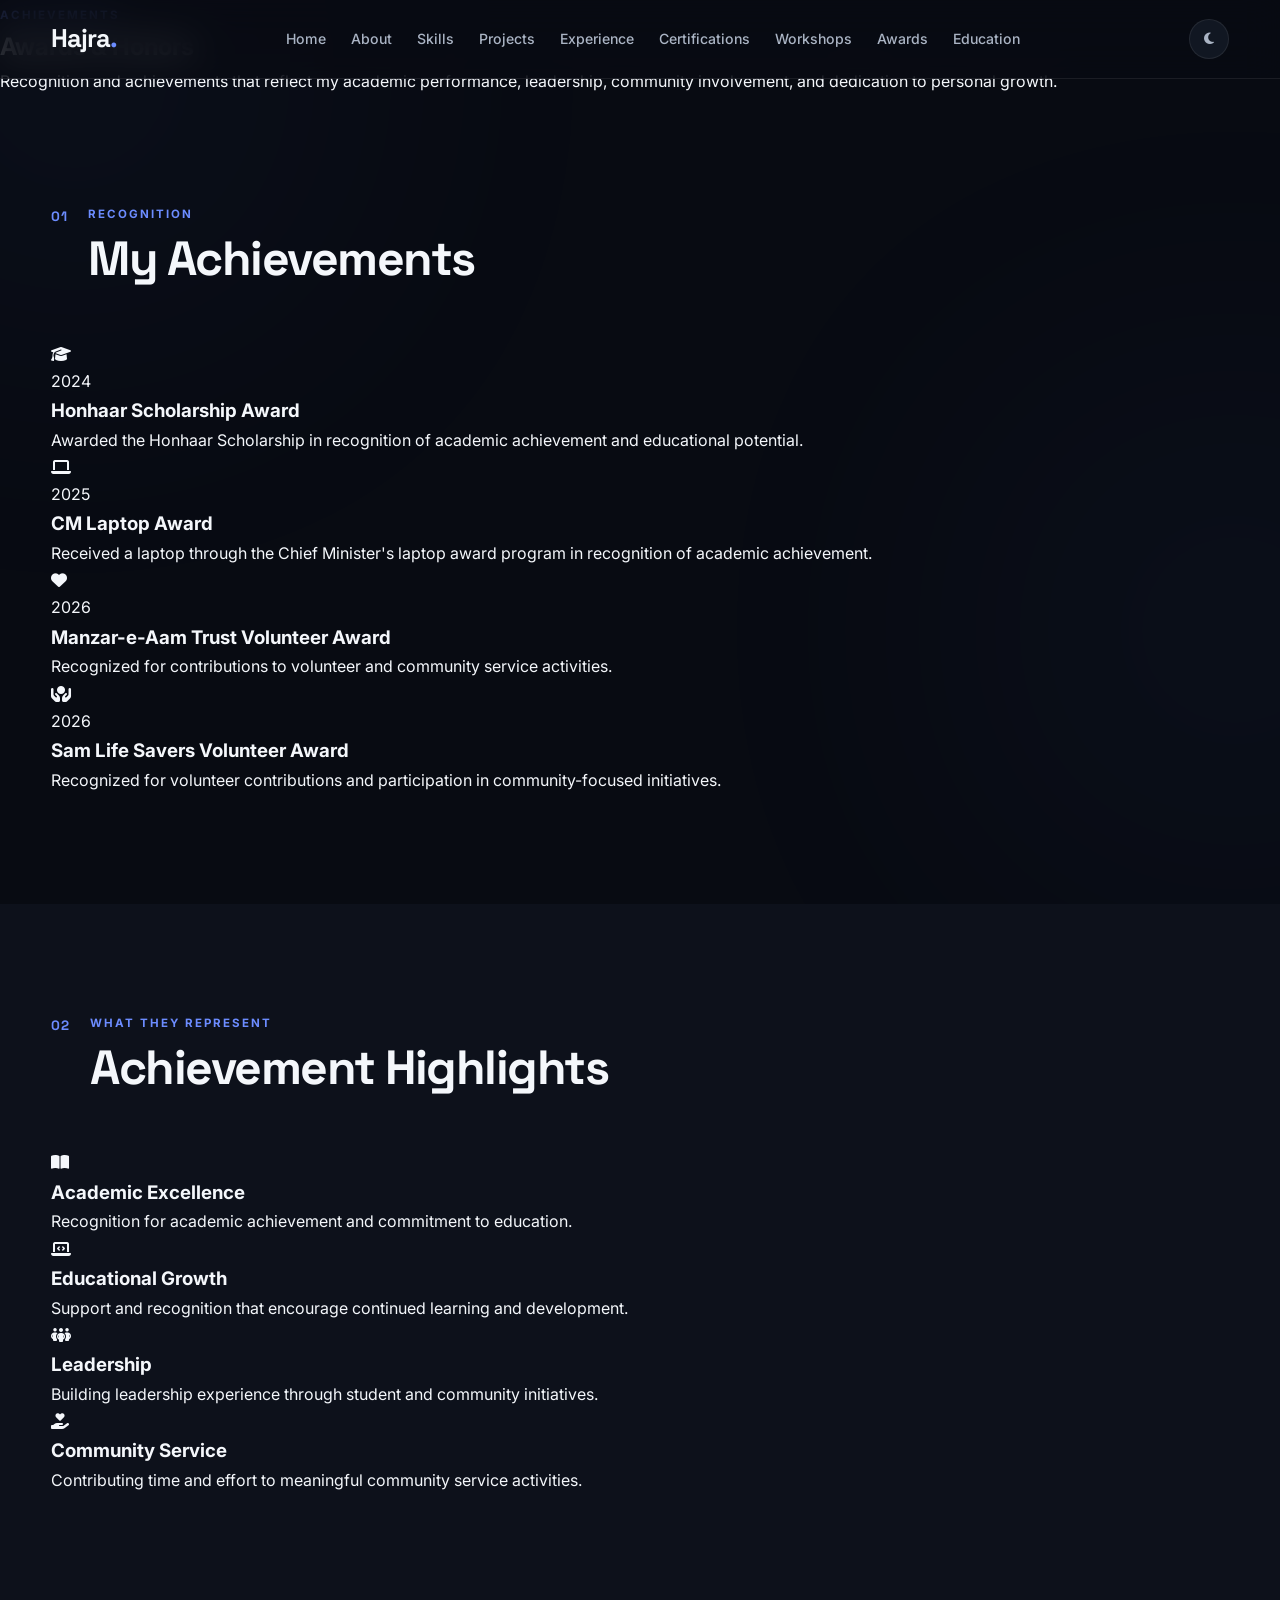
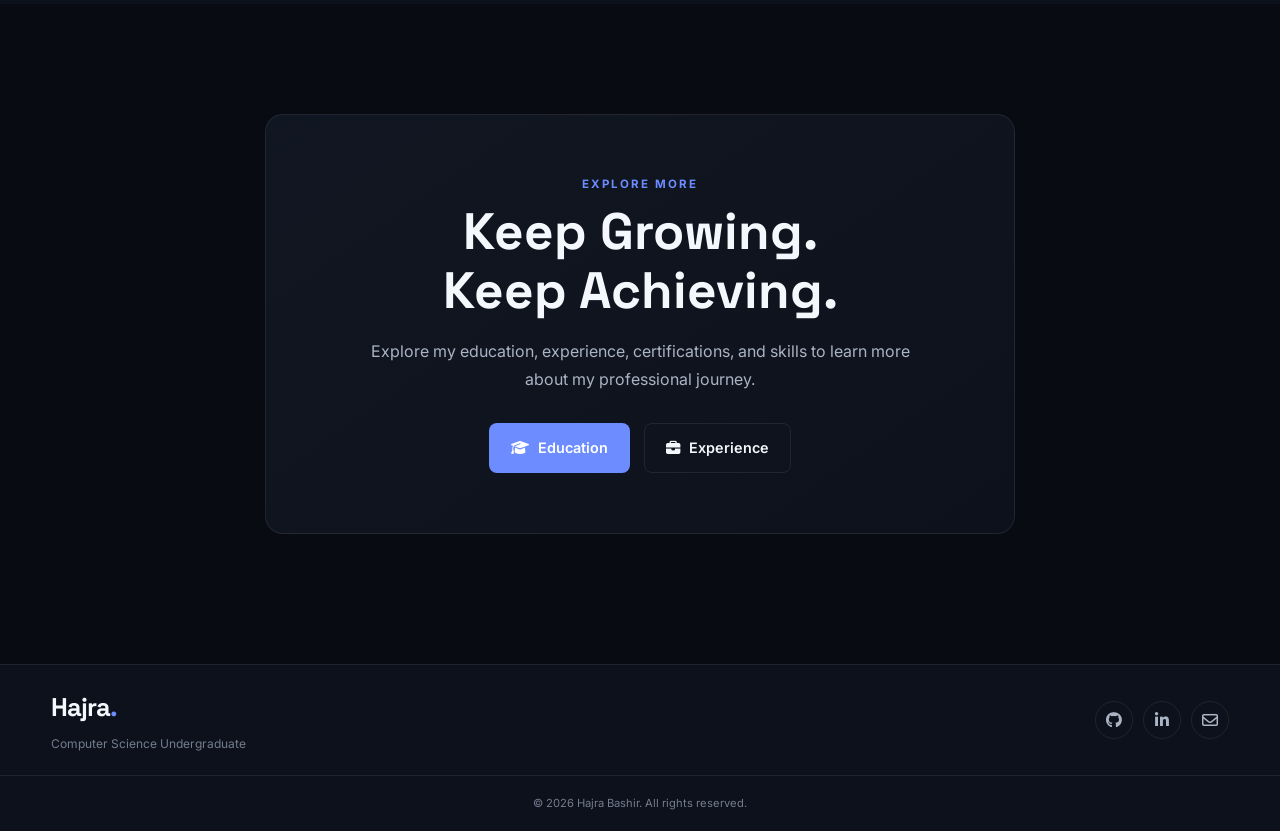
==== pages/awards.html @ 636aa990 "Add files via upload" ====
<!-- pages/awards.html -->

<!DOCTYPE html>
<html lang="en">

<head>

    <meta charset="UTF-8">

    <meta name="viewport" content="width=device-width, initial-scale=1.0">

    <meta
        name="description"
        content="Hajra Bashir — Awards and Honors"
    >

    <meta name="author" content="Hajra Bashir">

    <title>Awards & Honors | Hajra Bashir</title>


    <!-- Google Fonts -->

    <link rel="preconnect" href="https://fonts.googleapis.com">

    <link
        rel="preconnect"
        href="https://fonts.gstatic.com"
        crossorigin
    >

    <link
        href="https://fonts.googleapis.com/css2?family=Inter:wght@400;500;600;700&family=Space+Grotesk:wght@400;500;600;700&display=swap"
        rel="stylesheet"
    >


    <!-- Font Awesome -->

    <link
        rel="stylesheet"
        href="https://cdnjs.cloudflare.com/ajax/libs/font-awesome/6.5.2/css/all.min.css"
    >


    <!-- Main CSS -->

    <link rel="stylesheet" href="../style.css">

</head>


<body>

    <!-- ================= BACKGROUND ================= -->

    <div class="background-glow glow-one"></div>
    <div class="background-glow glow-two"></div>


    <!-- ================= NAVIGATION ================= -->

    <nav class="navbar">

        <div class="nav-container">

            <a href="../index.html" class="logo">
                Hajra<span>.</span>
            </a>


            <div class="nav-links">

                <a href="../index.html">
                    Home
                </a>

                <a href="../index.html#about">
                    About
                </a>

                <a href="skills.html">
                    Skills
                </a>

                <a href="projects.html">
                    Projects
                </a>

                <a href="experience.html">
                    Experience
                </a>

                <a href="certifications.html">
                    Certifications
                </a>

                <a href="workshops.html">
                    Workshops
                </a>

                <a href="awards.html" class="active">
                    Awards
                </a>

                <a href="education.html">
                    Education
                </a>

            </div>


            <div class="nav-actions">

                <button
                    class="theme-toggle"
                    aria-label="Toggle dark and light mode"
                    title="Toggle theme"
                >
                    <i class="fa-solid fa-moon"></i>
                </button>


                <button
                    class="menu-toggle"
                    aria-label="Open navigation menu"
                    title="Menu"
                >
                    <i class="fa-solid fa-bars"></i>
                </button>

            </div>

        </div>

    </nav>


    <!-- ================= MAIN ================= -->

    <main>


        <!-- ================= PAGE HERO ================= -->

        <section class="page-hero">

            <div class="page-hero-content">

                <span class="section-label">
                    ACHIEVEMENTS
                </span>

                <h1>
                    Awards & <span>Honors</span>
                </h1>

                <p>
                    Recognition and achievements that reflect
                    my academic performance, leadership,
                    community involvement, and dedication
                    to personal growth.
                </p>

            </div>

        </section>


        <!-- ================= AWARDS ================= -->

        <section class="section">

            <div class="section-container">


                <div class="section-heading">

                    <span class="section-number">
                        01
                    </span>

                    <div>

                        <div class="section-label">
                            RECOGNITION
                        </div>

                        <h2>
                            My Achievements
                        </h2>

                    </div>

                </div>


                <div class="awards-grid">


                    <!-- Honhaar Scholarship -->

                    <article class="award-card">

                        <div class="award-icon">
                            <i class="fa-solid fa-graduation-cap"></i>
                        </div>


                        <div class="award-content">

                            <span class="award-year">
                                2024
                            </span>

                            <h3>
                                Honhaar Scholarship Award
                            </h3>

                            <p>
                                Awarded the Honhaar Scholarship
                                in recognition of academic
                                achievement and educational
                                potential.
                            </p>

                        </div>

                    </article>


                    <!-- CM Laptop -->

                    <article class="award-card">

                        <div class="award-icon">
                            <i class="fa-solid fa-laptop"></i>
                        </div>


                        <div class="award-content">

                            <span class="award-year">
                                2025
                            </span>

                            <h3>
                                CM Laptop Award
                            </h3>

                            <p>
                                Received a laptop through the
                                Chief Minister's laptop award
                                program in recognition of
                                academic achievement.
                            </p>

                        </div>

                    </article>


                    <!-- Manzar-e-Aam -->

                    <article class="award-card">

                        <div class="award-icon">
                            <i class="fa-solid fa-heart"></i>
                        </div>


                        <div class="award-content">

                            <span class="award-year">
                                2026
                            </span>

                            <h3>
                                Manzar-e-Aam Trust Volunteer Award
                            </h3>

                            <p>
                                Recognized for contributions to
                                volunteer and community service
                                activities.
                            </p>

                        </div>

                    </article>


                    <!-- Sam Life Savers -->

                    <article class="award-card">

                        <div class="award-icon">
                            <i class="fa-solid fa-hands-holding-circle"></i>
                        </div>


                        <div class="award-content">

                            <span class="award-year">
                                2026
                            </span>

                            <h3>
                                Sam Life Savers Volunteer Award
                            </h3>

                            <p>
                                Recognized for volunteer
                                contributions and participation
                                in community-focused initiatives.
                            </p>

                        </div>

                    </article>

                </div>

            </div>

        </section>


        <!-- ================= ACHIEVEMENT HIGHLIGHTS ================= -->

        <section class="section skills-preview">

            <div class="section-container">


                <div class="section-heading">

                    <span class="section-number">
                        02
                    </span>

                    <div>

                        <div class="section-label">
                            WHAT THEY REPRESENT
                        </div>

                        <h2>
                            Achievement Highlights
                        </h2>

                    </div>

                </div>


                <div class="interest-grid">


                    <div class="interest-card">

                        <div class="interest-icon">
                            <i class="fa-solid fa-book-open"></i>
                        </div>

                        <h3>
                            Academic Excellence
                        </h3>

                        <p>
                            Recognition for academic achievement
                            and commitment to education.
                        </p>

                    </div>


                    <div class="interest-card">

                        <div class="interest-icon">
                            <i class="fa-solid fa-laptop-code"></i>
                        </div>

                        <h3>
                            Educational Growth
                        </h3>

                        <p>
                            Support and recognition that encourage
                            continued learning and development.
                        </p>

                    </div>


                    <div class="interest-card">

                        <div class="interest-icon">
                            <i class="fa-solid fa-people-group"></i>
                        </div>

                        <h3>
                            Leadership
                        </h3>

                        <p>
                            Building leadership experience through
                            student and community initiatives.
                        </p>

                    </div>


                    <div class="interest-card">

                        <div class="interest-icon">
                            <i class="fa-solid fa-hand-holding-heart"></i>
                        </div>

                        <h3>
                            Community Service
                        </h3>

                        <p>
                            Contributing time and effort to
                            meaningful community service activities.
                        </p>

                    </div>

                </div>

            </div>

        </section>


        <!-- ================= CTA ================= -->

        <section class="section contact-section">

            <div class="section-container">

                <div class="contact-content">

                    <div class="section-label">
                        EXPLORE MORE
                    </div>

                    <h2>
                        Keep Growing.<br>
                        Keep Achieving.
                    </h2>

                    <p>
                        Explore my education, experience,
                        certifications, and skills to learn
                        more about my professional journey.
                    </p>


                    <div class="contact-buttons">

                        <a
                            href="education.html"
                            class="btn btn-primary"
                        >

                            <i class="fa-solid fa-graduation-cap"></i>

                            Education

                        </a>


                        <a
                            href="experience.html"
                            class="btn btn-secondary"
                        >

                            <i class="fa-solid fa-briefcase"></i>

                            Experience

                        </a>

                    </div>

                </div>

            </div>

        </section>

    </main>


    <!-- ================= FOOTER ================= -->

    <footer>

        <div class="footer-container">


            <div class="footer-brand">

                <a
                    href="../index.html"
                    class="logo"
                >
                    Hajra<span>.</span>
                </a>

                <p>
                    Computer Science Undergraduate
                </p>

            </div>


            <div class="footer-socials">

                <a
                    href="https://github.com/hajra-code"
                    target="_blank"
                    rel="noopener noreferrer"
                    aria-label="GitHub"
                >
                    <i class="fa-brands fa-github"></i>
                </a>


                <a
                    href="https://www.linkedin.com/in/hajra-bashir/"
                    target="_blank"
                    rel="noopener noreferrer"
                    aria-label="LinkedIn"
                >
                    <i class="fa-brands fa-linkedin-in"></i>
                </a>


                <a
                    href="mailto:hajrabashir00@gmail.com"
                    aria-label="Email"
                >
                    <i class="fa-regular fa-envelope"></i>
                </a>

            </div>

        </div>


        <div class="footer-bottom">

            <p>
                © <span class="current-year">2026</span>
                Hajra Bashir. All rights reserved.
            </p>

        </div>

    </footer>


    <!-- ================= BACK TO TOP ================= -->

    <button
        class="back-to-top"
        aria-label="Back to top"
        title="Back to top"
    >
        <i class="fa-solid fa-arrow-up"></i>
    </button>


    <!-- JavaScript -->

    <script src="../script.js"></script>

</body>

</html>
---- style.css ----
/* ==========================================
   Hajra Bashir — Professional Portfolio
   Main Stylesheet
   ========================================== */


/* ==========================================
   ROOT VARIABLES
   ========================================== */

:root {

    --bg-primary: #080b12;
    --bg-secondary: #0d111b;
    --bg-card: #111722;
    --bg-card-hover: #151d2b;

    --text-primary: #f4f7fb;
    --text-secondary: #aab4c4;
    --text-muted: #727d8e;

    --accent: #6c8cff;
    --accent-light: #8da5ff;
    --accent-dark: #4f6fe8;

    --border: rgba(255, 255, 255, 0.08);
    --border-hover: rgba(108, 140, 255, 0.45);

    --shadow: 0 20px 50px rgba(0, 0, 0, 0.25);

    --font-main: "Inter", sans-serif;
    --font-heading: "Space Grotesk", sans-serif;

    --transition: 0.3s ease;
}


/* ==========================================
   LIGHT THEME
   ========================================== */

[data-theme="light"] {

    --bg-primary: #f5f7fb;
    --bg-secondary: #ffffff;
    --bg-card: #ffffff;
    --bg-card-hover: #f8faff;

    --text-primary: #101522;
    --text-secondary: #526071;
    --text-muted: #778397;

    --accent: #526fe5;
    --accent-light: #6c84ee;
    --accent-dark: #4059c8;

    --border: rgba(16, 21, 34, 0.09);
    --border-hover: rgba(82, 111, 229, 0.35);

    --shadow: 0 20px 50px rgba(33, 46, 75, 0.1);
}


/* ==========================================
   RESET
   ========================================== */

* {
    margin: 0;
    padding: 0;
    box-sizing: border-box;
}

html {
    scroll-behavior: smooth;
}

body {
    font-family: var(--font-main);
    background: var(--bg-primary);
    color: var(--text-primary);
    line-height: 1.7;
    overflow-x: hidden;

    transition:
        background var(--transition),
        color var(--transition);
}

body,
button,
a {
    transition:
        background var(--transition),
        color var(--transition),
        border-color var(--transition),
        transform var(--transition);
}

a {
    color: inherit;
    text-decoration: none;
}

button {
    font-family: inherit;
}

img {
    max-width: 100%;
    display: block;
}


/* ==========================================
   SELECTION
   ========================================== */

::selection {
    background: var(--accent);
    color: #ffffff;
}


/* ==========================================
   SCROLLBAR
   ========================================== */

::-webkit-scrollbar {
    width: 8px;
}

::-webkit-scrollbar-track {
    background: var(--bg-primary);
}

::-webkit-scrollbar-thumb {
    background: var(--accent);
    border-radius: 20px;
}

::-webkit-scrollbar-thumb:hover {
    background: var(--accent-light);
}


/* ==========================================
   BACKGROUND GLOW
   ========================================== */

.background-glow {
    position: fixed;
    width: 450px;
    height: 450px;

    border-radius: 50%;

    background: var(--accent);

    filter: blur(180px);

    opacity: 0.07;

    pointer-events: none;

    z-index: -1;
}

.glow-one {
    top: -150px;
    left: -150px;
}

.glow-two {
    right: -180px;
    bottom: 5%;
}


/* ==========================================
   CONTAINERS
   ========================================== */

.nav-container,
.hero-container,
.section-container,
.footer-container {
    width: min(1180px, 92%);
    margin: 0 auto;
}


/* ==========================================
   NAVIGATION
   ========================================== */

.navbar {
    position: fixed;
    top: 0;
    left: 0;

    width: 100%;

    z-index: 1000;

    background: rgba(8, 11, 18, 0.78);

    border-bottom: 1px solid var(--border);

    backdrop-filter: blur(18px);
    -webkit-backdrop-filter: blur(18px);
}

[data-theme="light"] .navbar {
    background: rgba(245, 247, 251, 0.82);
}

.nav-container {
    min-height: 78px;

    display: flex;
    align-items: center;
    justify-content: space-between;

    gap: 30px;
}


/* Logo */

.logo {
    font-family: var(--font-heading);

    font-size: 1.6rem;
    font-weight: 700;

    letter-spacing: -1px;

    white-space: nowrap;
}

.logo span {
    color: var(--accent);
}


/* Navigation Links */

.nav-links {
    display: flex;
    align-items: center;

    gap: 25px;
}

.nav-links a {
    position: relative;

    color: var(--text-secondary);

    font-size: 0.88rem;
    font-weight: 500;

    padding: 8px 0;
}

.nav-links a::after {
    content: "";

    position: absolute;

    left: 0;
    bottom: 0;

    width: 0;
    height: 2px;

    background: var(--accent);

    transition: width var(--transition);
}

.nav-links a:hover,
.nav-links a.active {
    color: var(--text-primary);
}

.nav-links a:hover::after,
.nav-links a.active::after {
    width: 100%;
}


/* Navigation Actions */

.nav-actions {
    display: flex;
    align-items: center;
    gap: 12px;
}


/* Theme Toggle */

.theme-toggle,
.menu-toggle {
    width: 40px;
    height: 40px;

    display: flex;
    align-items: center;
    justify-content: center;

    border: 1px solid var(--border);

    border-radius: 50%;

    background: var(--bg-card);

    color: var(--text-secondary);

    cursor: pointer;
}

.theme-toggle:hover,
.menu-toggle:hover {
    color: var(--accent);
    border-color: var(--border-hover);

    transform: translateY(-2px);
}

.menu-toggle {
    display: none;
}


/* ==========================================
   HERO
   ========================================== */

.hero {
    min-height: 100vh;

    position: relative;

    display: flex;
    align-items: center;

    padding: 130px 0 80px;
}

.hero-container {
    display: grid;

    grid-template-columns: 1.15fr 0.85fr;

    align-items: center;

    gap: 80px;
}


/* Hero Content */

.hero-intro {
    color: var(--accent);

    font-size: 1rem;
    font-weight: 600;

    letter-spacing: 2px;

    text-transform: uppercase;

    margin-bottom: 12px;
}

.hero h1 {
    font-family: var(--font-heading);

    font-size: clamp(3.5rem, 7vw, 6.5rem);

    line-height: 0.98;

    letter-spacing: -4px;

    margin-bottom: 25px;
}

.hero h1 span {
    color: var(--accent);
}

.typing-text {
    min-height: 38px;

    font-family: var(--font-heading);

    font-size: clamp(1.3rem, 2.5vw, 1.8rem);

    font-weight: 500;

    color: var(--text-secondary);

    margin-bottom: 22px;
}

.hero-description {
    max-width: 650px;

    color: var(--text-secondary);

    font-size: 1rem;

    line-height: 1.9;

    margin-bottom: 32px;
}


/* Hero Buttons */

.hero-buttons,
.contact-buttons {
    display: flex;
    flex-wrap: wrap;

    gap: 14px;
}

.btn {
    display: inline-flex;

    align-items: center;
    justify-content: center;

    gap: 9px;

    padding: 12px 21px;

    border-radius: 8px;

    font-size: 0.9rem;
    font-weight: 600;

    border: 1px solid transparent;

    cursor: pointer;
}

.btn-primary {
    background: var(--accent);
    color: #ffffff;
}

.btn-primary:hover {
    background: var(--accent-dark);

    transform: translateY(-3px);

    box-shadow: 0 10px 25px rgba(108, 140, 255, 0.22);
}

.btn-secondary {
    background: transparent;

    border-color: var(--border);

    color: var(--text-primary);
}

.btn-secondary:hover {
    border-color: var(--border-hover);

    color: var(--accent);

    transform: translateY(-3px);
}


/* Social Links */

.social-links {
    display: flex;

    gap: 12px;

    margin-top: 30px;
}

.social-links a {
    width: 42px;
    height: 42px;

    display: flex;
    align-items: center;
    justify-content: center;

    border: 1px solid var(--border);

    border-radius: 50%;

    background: var(--bg-card);

    color: var(--text-secondary);

    font-size: 1rem;
}

.social-links a:hover {
    color: var(--accent);

    border-color: var(--border-hover);

    transform: translateY(-4px);
}


/* ==========================================
   HERO VISUAL
   ========================================== */

.hero-visual {
    display: flex;

    justify-content: center;
    align-items: center;
}

.profile-card {
    width: 360px;
    height: 430px;

    position: relative;

    display: flex;
    align-items: center;
    justify-content: center;

    border: 1px solid var(--border);

    border-radius: 30px;

    background:
        linear-gradient(
            145deg,
            var(--bg-card),
            var(--bg-secondary)
        );

    box-shadow: var(--shadow);
}

.profile-glow {
    position: absolute;

    width: 230px;
    height: 230px;

    border-radius: 50%;

    background: var(--accent);

    filter: blur(70px);

    opacity: 0.16;
}

.profile-placeholder {
    width: 210px;
    height: 210px;

    position: relative;
    z-index: 2;

    display: flex;
    align-items: center;
    justify-content: center;

    border-radius: 50%;

    border: 1px solid var(--border-hover);

    background: var(--bg-primary);

    box-shadow:
        0 0 50px rgba(108, 140, 255, 0.15);

    font-family: var(--font-heading);

    font-size: 4rem;
    font-weight: 700;

    color: var(--accent);
}


/* Floating Cards */

.floating-card {
    position: absolute;

    display: flex;
    align-items: center;

    gap: 9px;

    padding: 10px 14px;

    border: 1px solid var(--border);

    border-radius: 10px;

    background: rgba(17, 23, 34, 0.85);

    backdrop-filter: blur(12px);

    color: var(--text-secondary);

    font-size: 0.75rem;
    font-weight: 500;

    box-shadow: var(--shadow);

    animation: floating 4s ease-in-out infinite;
}

[data-theme="light"] .floating-card {
    background: rgba(255, 255, 255, 0.9);
}

.floating-card i {
    color: var(--accent);
}

.card-one {
    top: 55px;
    left: -45px;
}

.card-two {
    right: -45px;
    top: 180px;

    animation-delay: 0.8s;
}

.card-three {
    bottom: 55px;
    left: -25px;

    animation-delay: 1.6s;
}

@keyframes floating {

    0%,
    100% {
        transform: translateY(0);
    }

    50% {
        transform: translateY(-10px);
    }
}


/* Scroll Indicator */

.scroll-indicator {
    position: absolute;

    bottom: 35px;
    left: 50%;

    transform: translateX(-50%);

    display: flex;
    flex-direction: column;

    align-items: center;

    gap: 6px;

    color: var(--text-muted);

    font-size: 0.7rem;

    letter-spacing: 1px;

    text-transform: uppercase;
}

.scroll-indicator i {
    color: var(--accent);

    animation: scrollArrow 1.8s infinite;
}

@keyframes scrollArrow {

    0%,
    100% {
        transform: translateY(0);
    }

    50% {
        transform: translateY(6px);
    }
}


/* ==========================================
   GENERAL SECTIONS
   ========================================== */

.section {
    padding: 110px 0;
}

.section-heading {
    display: flex;
    align-items: flex-start;

    gap: 20px;

    margin-bottom: 55px;
}

.section-number {
    color: var(--accent);

    font-family: var(--font-heading);

    font-size: 0.85rem;
    font-weight: 700;

    letter-spacing: 1px;
}

.section-label {
    color: var(--accent);

    font-size: 0.72rem;
    font-weight: 700;

    letter-spacing: 2px;

    margin-bottom: 8px;
}

.section-heading h2 {
    font-family: var(--font-heading);

    font-size: clamp(2rem, 4vw, 3rem);

    line-height: 1.1;

    letter-spacing: -1.5px;
}

.section-button {
    margin-top: 35px;
}

.text-link {
    display: inline-flex;

    align-items: center;

    gap: 10px;

    color: var(--accent);

    font-size: 0.9rem;
    font-weight: 600;
}

.text-link i {
    transition: transform var(--transition);
}

.text-link:hover i {
    transform: translateX(5px);
}


/* ==========================================
   ABOUT
   ========================================== */

.about-grid {
    display: grid;

    grid-template-columns: 1.3fr 0.7fr;

    gap: 80px;

    align-items: center;
}

.about-text p {
    color: var(--text-secondary);

    margin-bottom: 18px;
}

.about-highlights {
    display: flex;

    flex-wrap: wrap;

    gap: 18px;

    margin-top: 30px;
}

.highlight {
    display: flex;

    align-items: center;

    gap: 12px;

    padding: 14px;

    border: 1px solid var(--border);

    border-radius: 10px;

    background: var(--bg-card);
}

.highlight i {
    color: var(--accent);

    font-size: 1.2rem;
}

.highlight div {
    display: flex;
    flex-direction: column;
}

.highlight strong {
    font-size: 0.85rem;
}

.highlight span {
    color: var(--text-muted);

    font-size: 0.72rem;
}


/* LinkedIn */

.linkedin-container {
    padding: 25px;

    min-height: 180px;

    display: flex;
    flex-direction: column;

    justify-content: center;

    border: 1px solid var(--border);

    border-radius: 14px;

    background: var(--bg-card);
}

.linkedin-title {
    color: var(--text-muted);

    font-size: 0.7rem;
    font-weight: 700;

    letter-spacing: 1.5px;

    margin-bottom: 15px;
}


/* ==========================================
   SKILLS PREVIEW
   ========================================== */

.skills-preview {
    background: var(--bg-secondary);
}

.skills-preview-grid {
    display: grid;

    grid-template-columns: repeat(4, 1fr);

    gap: 18px;
}

.skill-preview-card {
    padding: 25px;

    border: 1px solid var(--border);

    border-radius: 12px;

    background: var(--bg-card);

    transition:
        transform var(--transition),
        border-color var(--transition);
}

.skill-preview-card:hover {
    transform: translateY(-6px);

    border-color: var(--border-hover);
}

.skill-preview-card i {
    color: var(--accent);

    font-size: 1.4rem;

    margin-bottom: 18px;
}

.skill-preview-card h3 {
    font-family: var(--font-heading);

    font-size: 1rem;

    margin-bottom: 8px;
}

.skill-preview-card p {
    color: var(--text-muted);

    font-size: 0.8rem;
}


/* ==========================================
   PROJECTS
   ========================================== */

.project-preview-grid {
    display: grid;

    grid-template-columns: repeat(2, 1fr);

    gap: 20px;
}

.project-card {
    padding: 28px;

    display: flex;
    flex-direction: column;

    min-height: 270px;

    border: 1px solid var(--border);

    border-radius: 14px;

    background: var(--bg-card);

    transition:
        transform var(--transition),
        border-color var(--transition),
        box-shadow var(--transition);
}

.project-card:hover {
    transform: translateY(-7px);

    border-color: var(--border-hover);

    box-shadow: var(--shadow);
}

.project-icon {
    width: 45px;
    height: 45px;

    display: flex;
    align-items: center;
    justify-content: center;

    margin-bottom: 25px;

    border-radius: 10px;

    background: rgba(108, 140, 255, 0.1);

    color: var(--accent);
}

.project-category {
    color: var(--accent);

    font-size: 0.68rem;
    font-weight: 600;

    letter-spacing: 1px;

    text-transform: uppercase;
}

.project-content h3 {
    font-family: var(--font-heading);

    font-size: 1.25rem;

    margin: 8px 0;
}

.project-content p {
    color: var(--text-secondary);

    font-size: 0.85rem;
}

.project-link {
    display: inline-flex;

    align-items: center;

    gap: 8px;

    margin-top: auto;
    padding-top: 22px;

    color: var(--accent);

    font-size: 0.8rem;
    font-weight: 600;
}

.project-link i {
    transition: transform var(--transition);
}

.project-link:hover i {
    transform: translateX(5px);
}


/* ==========================================
   EXPERIENCE
   ========================================== */

.experience-preview {
    background: var(--bg-secondary);
}

.timeline-preview {
    max-width: 850px;

    position: relative;

    margin-left: 15px;
}

.timeline-preview::before {
    content: "";

    position: absolute;

    left: 5px;
    top: 5px;
    bottom: 5px;

    width: 1px;

    background: var(--border);
}

.timeline-item {
    position: relative;

    padding-left: 40px;

    margin-bottom: 35px;
}

.timeline-item:last-child {
    margin-bottom: 0;
}

.timeline-dot {
    position: absolute;

    left: 0;
    top: 6px;

    width: 11px;
    height: 11px;

    border-radius: 50%;

    background: var(--accent);

    box-shadow: 0 0 0 5px rgba(108, 140, 255, 0.08);
}

.timeline-date {
    color: var(--accent);

    font-size: 0.72rem;
    font-weight: 600;

    letter-spacing: 0.5px;
}

.timeline-content h3 {
    font-family: var(--font-heading);

    font-size: 1.1rem;

    margin: 5px 0;
}

.timeline-content p {
    color: var(--text-muted);

    font-size: 0.85rem;
}


/* ==========================================
   ACHIEVEMENTS
   ========================================== */

.achievement-grid {
    display: grid;

    grid-template-columns: repeat(4, 1fr);

    gap: 18px;
}

.achievement-card {
    padding: 25px;

    border: 1px solid var(--border);

    border-radius: 12px;

    background: var(--bg-card);

    transition:
        transform var(--transition),
        border-color var(--transition);
}

.achievement-card:hover {
    transform: translateY(-6px);

    border-color: var(--border-hover);
}

.achievement-card > i {
    color: var(--accent);

    font-size: 1.4rem;

    margin-bottom: 20px;
}

.achievement-card h3 {
    font-family: var(--font-heading);

    font-size: 1rem;

    margin-bottom: 8px;
}

.achievement-card p {
    color: var(--text-muted);

    font-size: 0.78rem;

    margin-bottom: 20px;
}

.achievement-card a {
    color: var(--accent);

    font-size: 0.75rem;
    font-weight: 600;
}

.achievement-card a i {
    margin-left: 5px;
}


/* ==========================================
   CONTACT
   ========================================== */

.contact-section {
    padding-bottom: 130px;
}

.contact-content {
    max-width: 750px;

    padding: 60px;

    text-align: center;

    margin: 0 auto;

    border: 1px solid var(--border);

    border-radius: 18px;

    background:
        linear-gradient(
            145deg,
            var(--bg-card),
            var(--bg-secondary)
        );
}

.contact-content h2 {
    font-family: var(--font-heading);

    font-size: clamp(2rem, 4vw, 3.2rem);

    line-height: 1.15;

    margin-bottom: 18px;
}

.contact-content > p:not(.section-label) {
    color: var(--text-secondary);

    max-width: 550px;

    margin: 0 auto 30px;
}

.contact-buttons {
    justify-content: center;
}


/* ==========================================
   FOOTER
   ========================================== */

footer {
    border-top: 1px solid var(--border);

    background: var(--bg-secondary);
}

.footer-container {
    min-height: 110px;

    display: flex;

    align-items: center;

    justify-content: space-between;

    gap: 30px;
}

.footer-brand p {
    color: var(--text-muted);

    font-size: 0.75rem;

    margin-top: 5px;
}

.footer-socials {
    display: flex;

    gap: 10px;
}

.footer-socials a {
    width: 38px;
    height: 38px;

    display: flex;
    align-items: center;
    justify-content: center;

    border: 1px solid var(--border);

    border-radius: 50%;

    color: var(--text-secondary);
}

.footer-socials a:hover {
    color: var(--accent);

    border-color: var(--border-hover);

    transform: translateY(-3px);
}

.footer-bottom {
    border-top: 1px solid var(--border);

    text-align: center;

    padding: 18px;

    color: var(--text-muted);

    font-size: 0.7rem;
}


/* ==========================================
   BACK TO TOP
   ========================================== */

.back-to-top {
    position: fixed;

    right: 25px;
    bottom: 25px;

    width: 45px;
    height: 45px;

    display: flex;
    align-items: center;
    justify-content: center;

    border: 1px solid var(--border);

    border-radius: 50%;

    background: var(--accent);

    color: #ffffff;

    cursor: pointer;

    opacity: 0;
    visibility: hidden;

    transform: translateY(15px);

    z-index: 999;

    box-shadow: 0 8px 25px rgba(108, 140, 255, 0.2);
}

.back-to-top.visible {
    opacity: 1;
    visibility: visible;

    transform: translateY(0);
}

.back-to-top:hover {
    background: var(--accent-dark);

    transform: translateY(-3px);
}


/* ==========================================
   RESPONSIVE — TABLET
   ========================================== */

@media (max-width: 1050px) {

    .nav-links {
        gap: 16px;
    }

    .nav-links a {
        font-size: 0.8rem;
    }

    .hero-container {
        gap: 40px;
    }

    .skills-preview-grid,
    .achievement-grid {
        grid-template-columns: repeat(2, 1fr);
    }

}


/* ==========================================
   RESPONSIVE — MOBILE
   ========================================== */

@media (max-width: 800px) {

    .nav-container {
        min-height: 70px;
    }

    .menu-toggle {
        display: flex;
    }

    .nav-links {

        position: absolute;

        top: 70px;
        left: 0;

        width: 100%;

        display: none;
        flex-direction: column;

        align-items: stretch;

        gap: 0;

        padding: 15px 5%;

        background: var(--bg-secondary);

        border-bottom: 1px solid var(--border);

        box-shadow: var(--shadow);
    }

    .nav-links.open {
        display: flex;
    }

    .nav-links a {
        padding: 13px 5px;
    }

    .nav-links a::after {
        display: none;
    }

    .hero {
        padding-top: 120px;
    }

    .hero-container {
        grid-template-columns: 1fr;

        text-align: center;
    }

    .hero-content {
        order: 1;
    }

    .hero-visual {
        order: 2;
    }

    .hero-description {
        margin-left: auto;
        margin-right: auto;
    }

    .hero-buttons,
    .social-links {
        justify-content: center;
    }

    .profile-card {
        width: 310px;
        height: 360px;
    }

    .profile-placeholder {
        width: 170px;
        height: 170px;

        font-size: 3rem;
    }

    .card-one {
        left: -10px;
    }

    .card-two {
        right: -10px;
    }

    .card-three {
        left: 0;
    }

    .scroll-indicator {
        display: none;
    }

    .about-grid {
        grid-template-columns: 1fr;

        gap: 40px;
    }

    .project-preview-grid {
        grid-template-columns: 1fr;
    }

    .achievement-grid {
        grid-template-columns: repeat(2, 1fr);
    }

    .footer-container {
        flex-direction: column;

        justify-content: center;

        text-align: center;

        padding: 30px 0;
    }

}


/* ==========================================
   RESPONSIVE — SMALL MOBILE
   ========================================== */

@media (max-width: 520px) {

    .hero h1 {
        font-size: 3.3rem;

        letter-spacing: -2.5px;
    }

    .typing-text {
        font-size: 1.15rem;
    }

    .hero-description {
        font-size: 0.88rem;
    }

    .section {
        padding: 80px 0;
    }

    .section-heading {
        margin-bottom: 35px;
    }

    .skills-preview-grid,
    .achievement-grid {
        grid-template-columns: 1fr;
    }

    .contact-content {
        padding: 35px 20px;
    }

    .profile-card {
        width: 275px;
        height: 330px;
    }

    .profile-placeholder {
        width: 150px;
        height: 150px;
    }

    .floating-card {
        font-size: 0.65rem;

        padding: 8px 10px;
    }

    .card-one {
        left: -5px;
        top: 35px;
    }

    .card-two {
        right: -5px;
        top: 145px;
    }

    .card-three {
        left: 0;
        bottom: 35px;
    }

}
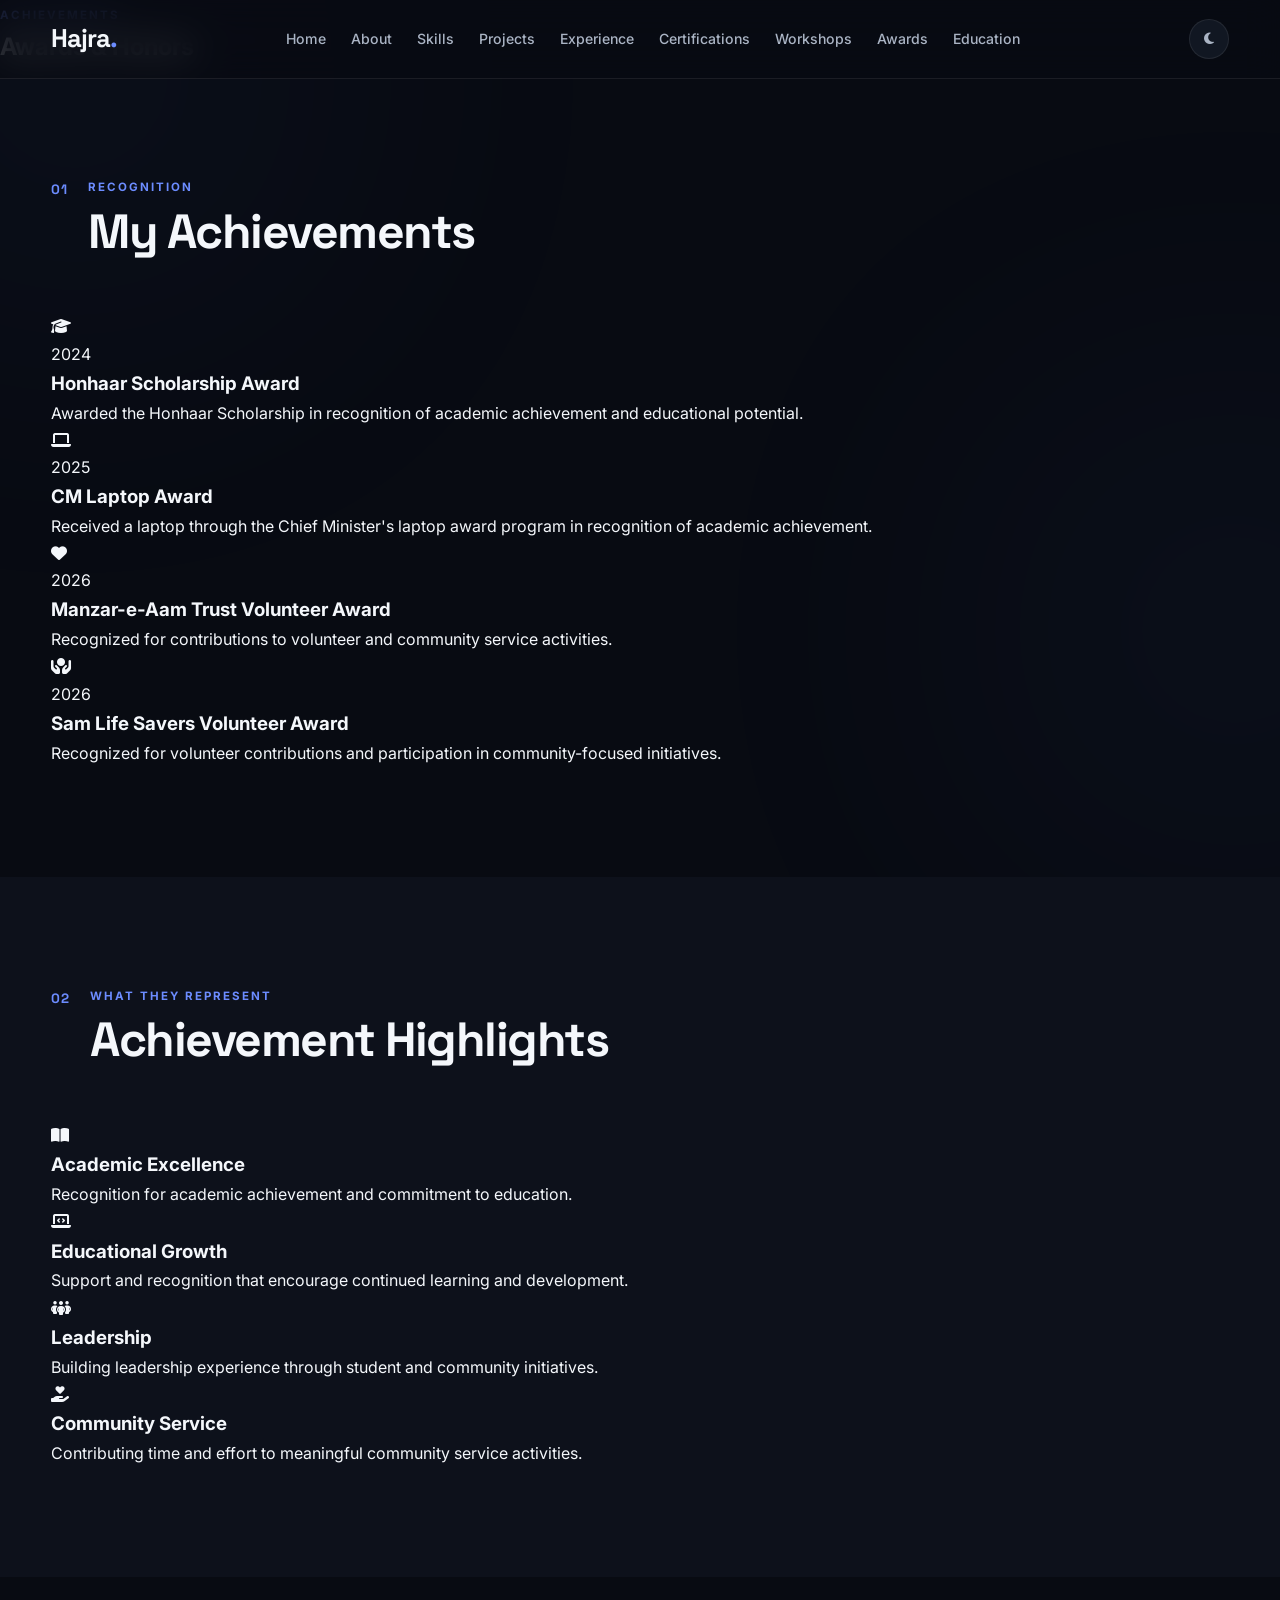
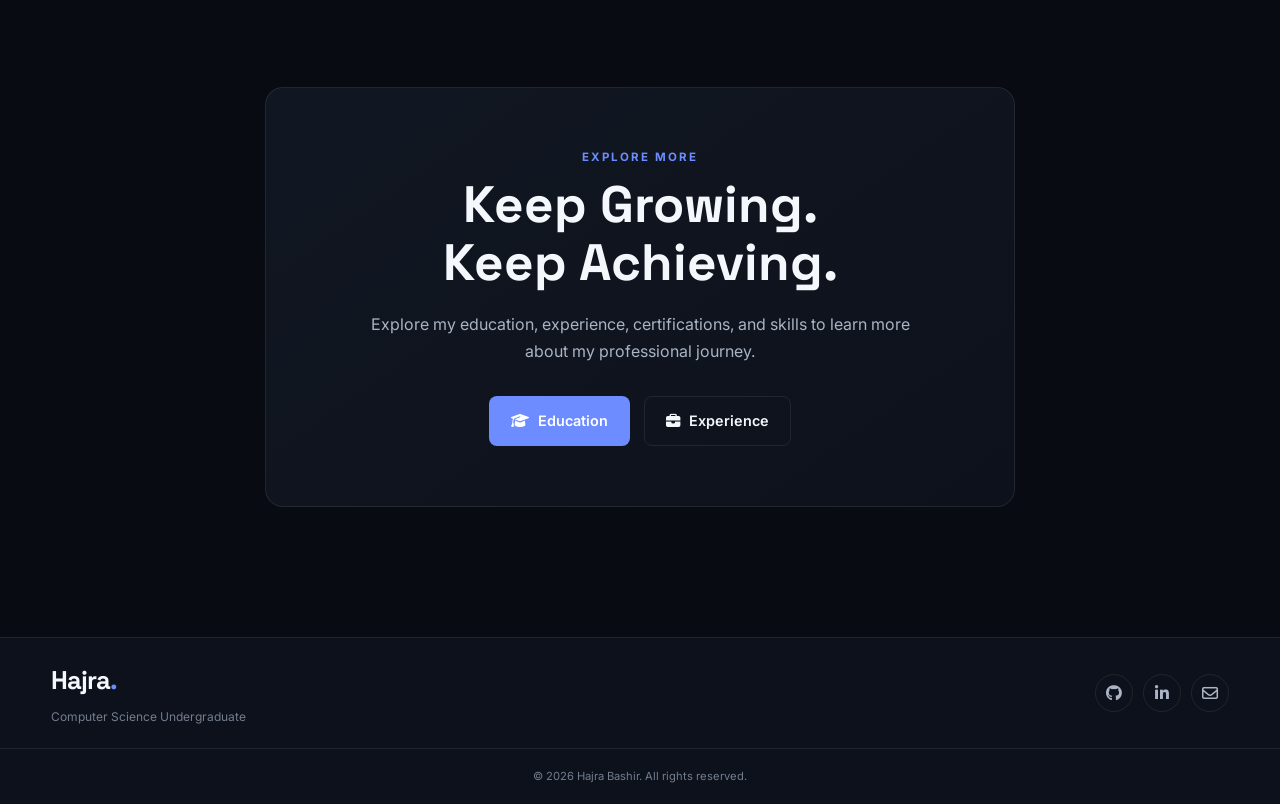
==== commit 15576490: "Add files via upload" ====
--- a/pages/awards.html
+++ b/pages/awards.html
@@ -155,12 +155,7 @@
                     Awards & <span>Honors</span>
                 </h1>
 
-                <p>
-                    Recognition and achievements that reflect
-                    my academic performance, leadership,
-                    community involvement, and dedication
-                    to personal growth.
-                </p>
+            
 
             </div>
 
--- a/style.css
+++ b/style.css
@@ -587,12 +587,16 @@
     box-shadow:
         0 0 50px rgba(108, 140, 255, 0.15);
 
-    font-family: var(--font-heading);
-
-    font-size: 4rem;
-    font-weight: 700;
-
-    color: var(--accent);
+    overflow: hidden;
+}
+
+.profile-placeholder img {
+    width: 100%;
+    height: 100%;
+
+    object-fit: cover;
+
+    border-radius: 50%;
 }
 
 
@@ -1489,8 +1493,6 @@
     .profile-placeholder {
         width: 170px;
         height: 170px;
-
-        font-size: 3rem;
     }
 
     .card-one {
